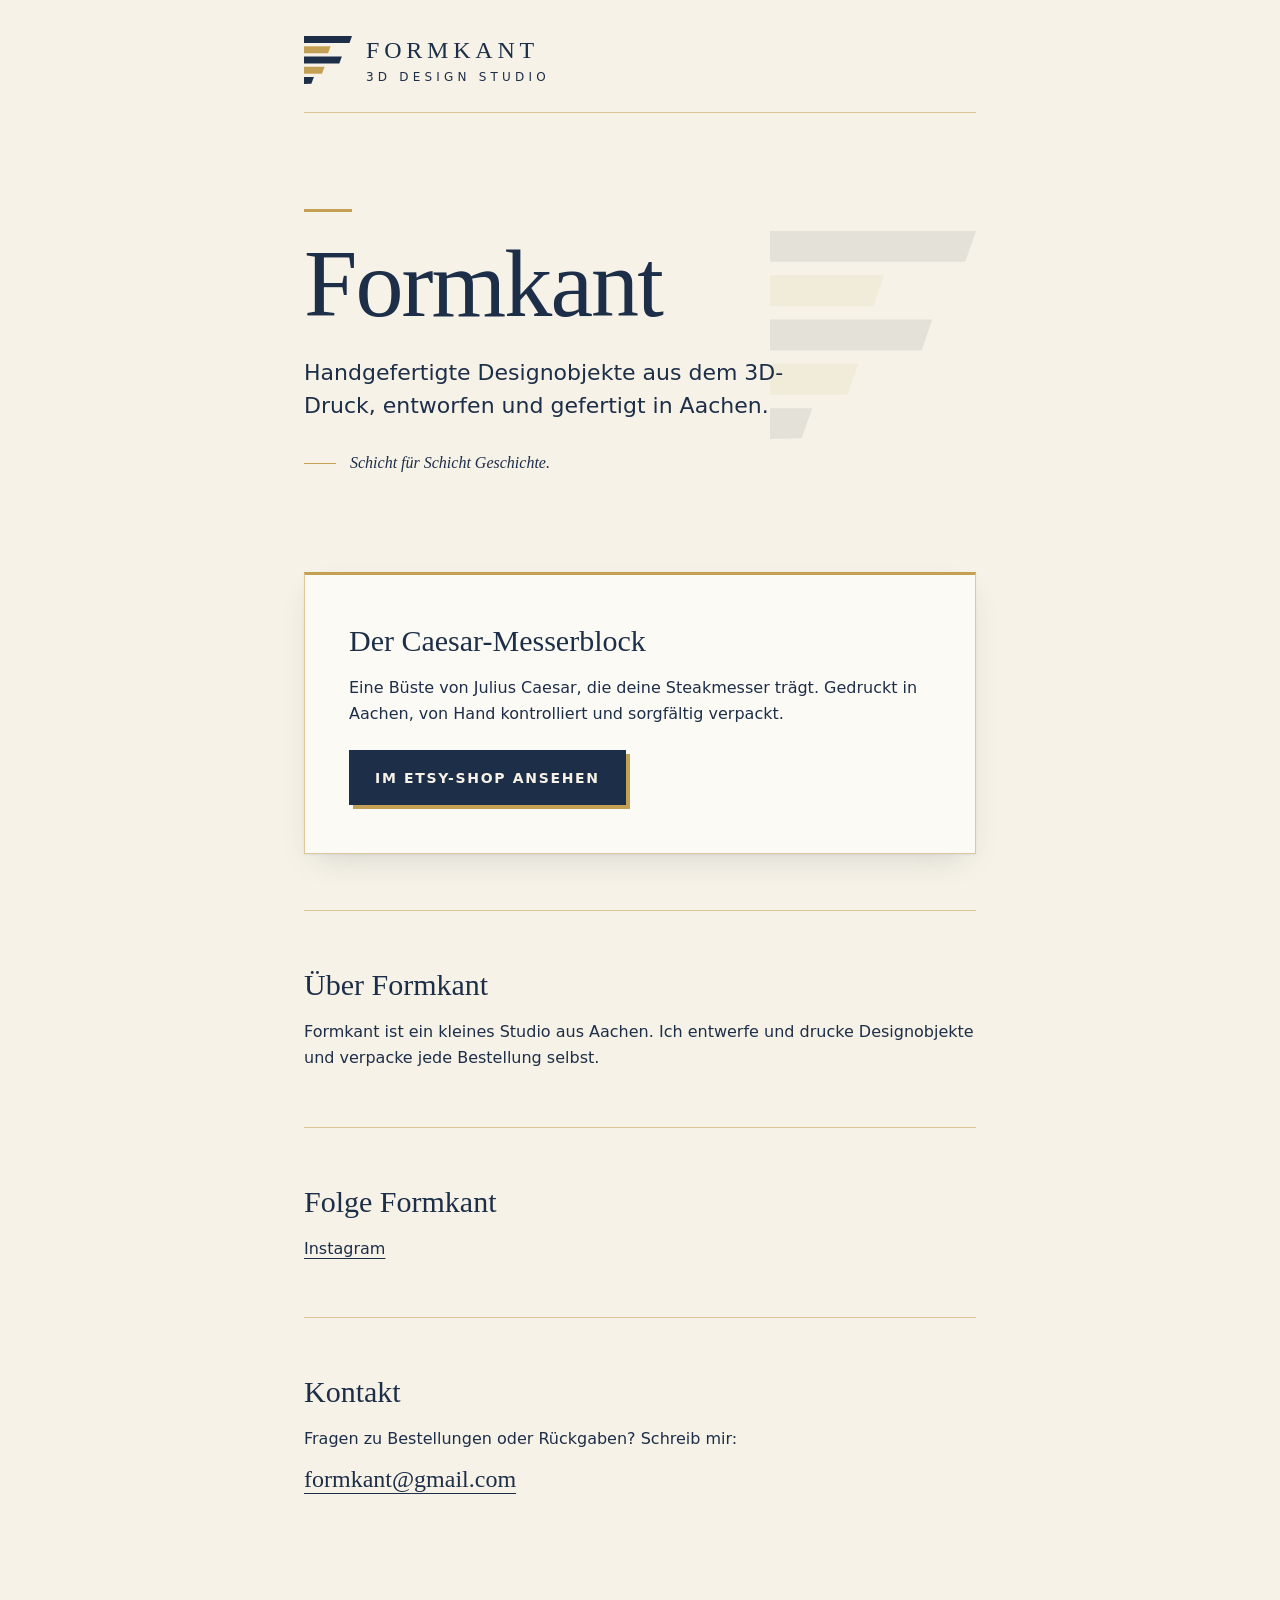
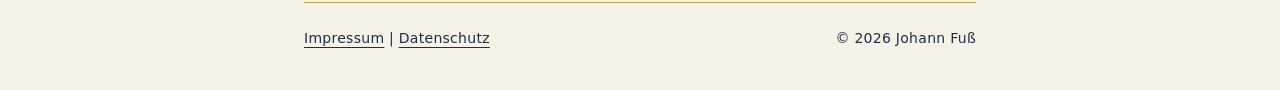
==== index.html @ f45dccb9 "first commit" ====
<!DOCTYPE html>
<html lang="de">
<head>
  <meta charset="utf-8">
  <meta name="viewport" content="width=device-width, initial-scale=1">
  <title>Formkant – 3D Design Studio aus Aachen</title>
  <meta name="description" content="Formkant: handgefertigte Designobjekte aus dem 3D-Druck, entworfen und gefertigt in Aachen.">
  <meta name="theme-color" content="#F6F2E7">
  <link rel="icon" href="img/favicon.svg" type="image/svg+xml">
  <link rel="stylesheet" href="css/style.css">
</head>
<body>
  <a class="skip-link" href="#inhalt">Zum Inhalt springen</a>

  <header class="site-header">
    <div class="wrap">
      <a class="brand" href="index.html">
        <img class="brand-logo" src="img/logo.svg" alt="" width="44" height="44">
        <span class="brand-text">
          <span class="brand-name">Formkant</span>
          <span class="brand-sub">3D Design Studio</span>
        </span>
      </a>
    </div>
  </header>

  <main id="inhalt">
    <div class="wrap">

      <section class="hero hero-home" aria-labelledby="titel">
        <h1 id="titel">Formkant</h1>
        <p class="lead">Handgefertigte Designobjekte aus dem 3D-Druck, entworfen und gefertigt in Aachen.</p>
        <p class="tagline">Schicht für Schicht Geschichte.</p>
      </section>

      <section class="section feature" aria-labelledby="caesar">
        <h2 id="caesar">Der Caesar-Messerblock</h2>
        <!-- TODO: Produktfoto als img/caesar.jpg einfügen, mit sinnvollem alt-Text, Breite 100 %, loading="lazy" -->
        <p>Eine Büste von Julius Caesar, die deine Steakmesser trägt. Gedruckt in Aachen, von Hand kontrolliert und sorgfältig verpackt.</p>
        <p><a class="button" href="https://www.etsy.com/shop/FormkantStudio" rel="noopener noreferrer">Im Etsy-Shop ansehen</a></p>
      </section>

      <section class="section" aria-labelledby="ueber">
        <h2 id="ueber">Über Formkant</h2>
        <p>Formkant ist ein kleines Studio aus Aachen. Ich entwerfe und drucke Designobjekte und verpacke jede Bestellung selbst.</p>
      </section>

      <section class="section" aria-labelledby="folgen">
        <h2 id="folgen">Folge Formkant</h2>
        <p><a href="https://www.instagram.com/formkant.de" rel="noopener noreferrer">Instagram</a></p>
      </section>

      <section class="section" aria-labelledby="kontakt">
        <h2 id="kontakt">Kontakt</h2>
        <p>Fragen zu Bestellungen oder Rückgaben? Schreib mir:<br><a class="mail" href="mailto:formkant@gmail.com">formkant@gmail.com</a></p>
      </section>

    </div>
  </main>

  <footer class="site-footer">
    <div class="wrap">
      <div class="footer-inner">
        <nav aria-label="Rechtliches">
          <p><a href="impressum.html">Impressum</a> <span aria-hidden="true">|</span> <a href="datenschutz.html">Datenschutz</a></p>
        </nav>
        <p>© 2026 Johann Fuß</p>
      </div>
    </div>
  </footer>
</body>
</html>
---- css/style.css ----
/* Formkant – gemeinsames Stylesheet (nur System-Schriften, keine externen Ressourcen) */

:root {
  --navy: #1D2E48;
  --gold: #C4A054;
  --creme: #F6F2E7;
  --paper: #FCFAF4;          /* hellere Fläche für Karten */
  --line: rgba(196, 160, 84, 0.55);
  --font-serif: Georgia, "Times New Roman", serif;
  --font-sans: system-ui, -apple-system, "Segoe UI", sans-serif;
  --measure: 42rem;
  --gutter: 1.25rem;
}

*,
*::before,
*::after {
  box-sizing: border-box;
}

html {
  font-size: 100%; /* 16 px Basis, respektiert Browsereinstellungen */
  -webkit-text-size-adjust: 100%;
  text-size-adjust: 100%;
}

body {
  margin: 0;
  background: var(--creme);
  color: var(--navy);
  font-family: var(--font-sans);
  font-size: 1rem;
  line-height: 1.6;
  overflow-wrap: break-word;
  -webkit-font-smoothing: antialiased;
}

::selection {
  background: var(--gold);
  color: var(--navy);
}

/* ---------- Layout ---------- */

.wrap {
  width: 100%;
  max-width: calc(var(--measure) + 2 * var(--gutter));
  margin: 0 auto;
  padding: 0 var(--gutter);
}

main {
  display: block;
  padding-bottom: 3rem;
}

/* ---------- Skip-Link ---------- */

.skip-link {
  position: absolute;
  left: 1rem;
  top: -10rem;
  z-index: 10;
  padding: 0.5rem 1rem;
  background: var(--creme);
  color: var(--navy);
  border: 2px solid var(--navy);
}

.skip-link:focus {
  top: 1rem;
}

/* ---------- Links & Fokus ---------- */

a {
  color: var(--navy);
  text-decoration: underline;
  text-decoration-thickness: 1px;
  text-underline-offset: 0.25em;
}

a:hover {
  text-decoration-color: var(--gold);
  text-decoration-thickness: 2px;
}

a:focus-visible {
  outline: 3px solid var(--navy);
  outline-offset: 3px;
  border-radius: 2px;
}

/* ---------- Header / Wortmarke ---------- */

.site-header {
  padding: 1.5rem 0 1.25rem;
}

.site-header .wrap {
  display: flex;
  align-items: center;
}

.brand {
  display: inline-flex;
  align-items: center;
  gap: 0.875rem;
  max-width: 100%;
  text-decoration: none;
}

.brand:hover .brand-name {
  text-decoration: underline;
  text-decoration-color: var(--gold);
  text-decoration-thickness: 2px;
  text-underline-offset: 0.25em;
}

.brand-logo {
  display: block;
  width: 2.5rem;
  height: auto;
  flex-shrink: 0;
}

.brand-text {
  min-width: 0;
  display: flex;
  flex-direction: column;
  line-height: 1.2;
}

.brand-name {
  font-family: var(--font-serif);
  font-size: 1.25rem;
  letter-spacing: 0.2em;
  text-transform: uppercase;
}

.brand-sub {
  font-family: var(--font-sans);
  font-size: 0.6875rem;
  letter-spacing: 0.35em;
  text-transform: uppercase;
  margin-top: 0.3rem;
}

/* ---------- Typografie ---------- */

h1,
h2 {
  font-family: var(--font-serif);
  font-weight: normal;
  margin: 0 0 1rem;
}

h1 {
  font-size: clamp(2.25rem, 8vw, 3.25rem);
  line-height: 1.1;
  letter-spacing: -0.01em;
}

h2 {
  font-size: clamp(1.5rem, 4.5vw, 1.875rem);
  line-height: 1.2;
}

p,
ul,
address {
  margin: 0 0 1rem;
}

p:last-child,
address:last-child {
  margin-bottom: 0;
}

address {
  font-style: normal;
}

/* ---------- Hero ---------- */

.hero {
  position: relative;
  padding: 3rem 0 2.5rem;
  border-top: 1px solid var(--line);
}

/* kurze goldene Akzentlinie über der Überschrift */
.hero::before {
  content: "";
  display: block;
  width: 3rem;
  height: 3px;
  background: var(--gold);
  margin-bottom: 1.5rem;
}

.hero-home {
  padding: 4rem 0 3.5rem;
  overflow: hidden;
}

.hero-home h1 {
  font-size: clamp(3.25rem, 15vw, 6rem);
  line-height: 1;
  letter-spacing: -0.02em;
  margin-bottom: 1.5rem;
}

.lead {
  font-size: clamp(1.125rem, 3.2vw, 1.375rem);
  line-height: 1.5;
  max-width: 32rem;
  margin-bottom: 1.75rem;
}

.tagline {
  display: flex;
  align-items: center;
  gap: 0.875rem;
  font-family: var(--font-serif);
  font-style: italic;
  font-size: 1rem;
}

.tagline::before {
  content: "";
  flex: 0 0 2rem;
  height: 1px;
  background: var(--gold);
}

/* ---------- Abschnitte ---------- */

.section {
  padding: 2.5rem 0;
  border-top: 1px solid var(--line);
}

/* Produktkarte */
.feature {
  border-top: 0;
  padding: 2rem 1.5rem;
  margin: 0.5rem 0 2.5rem;
  background: var(--paper);
  border: 1px solid var(--line);
  border-top: 3px solid var(--gold);
  box-shadow: 0 1px 2px rgba(29, 46, 72, 0.06), 0 12px 32px -12px rgba(29, 46, 72, 0.18);
}

.feature p:not(:last-child) {
  margin-bottom: 1.5rem;
}

/* Kontakt: E-Mail-Adresse groß */
.mail {
  display: inline-block;
  margin-top: 0.5rem;
  font-family: var(--font-serif);
  font-size: clamp(1.25rem, 4vw, 1.5rem);
}

/* ---------- Button-Link ---------- */

.button {
  display: inline-block;
  padding: 0.9rem 1.5rem;
  background: var(--navy);
  color: var(--creme);
  border: 2px solid var(--navy);
  font-size: 0.875rem;
  font-weight: 600;
  letter-spacing: 0.12em;
  text-transform: uppercase;
  text-decoration: none;
  box-shadow: 4px 4px 0 var(--gold);
}

.button:hover {
  color: var(--creme);
  text-decoration: underline;
  text-decoration-color: var(--gold);
  text-decoration-thickness: 2px;
  box-shadow: 6px 6px 0 var(--gold);
}

/* ---------- Footer ---------- */

.site-footer {
  padding: 0 0 2.5rem;
}

.footer-inner {
  border-top: 1px solid var(--gold);
  padding-top: 1.5rem;
  font-size: 0.875rem;
  letter-spacing: 0.02em;
}

.footer-inner p {
  margin: 0 0 0.5rem;
}

/* ---------- Größere Bildschirme ---------- */

@media (min-width: 48em) {
  :root {
    --gutter: 2rem;
  }

  .site-header {
    padding: 2.25rem 0 1.75rem;
  }

  .brand-logo {
    width: 3rem;
  }

  .brand-name {
    font-size: 1.5rem;
  }

  .brand-sub {
    font-size: 0.75rem;
  }

  .hero {
    padding: 4rem 0 3rem;
  }

  .hero-home {
    padding: 6rem 0 5rem;
  }

  /* großes, dezentes Logo als Wasserzeichen (nur ab Tablet, damit es auf dem Handy nichts überlagert) */
  .hero-home::after {
    content: "";
    position: absolute;
    top: 50%;
    right: 0;
    width: 13rem;
    height: 13rem;
    margin-top: -6.5rem;
    background: url("../img/logo.svg") no-repeat right center / contain;
    opacity: 0.08;
    pointer-events: none;
  }

  .hero-home > * {
    position: relative;
    z-index: 1;
  }

  .section {
    padding: 3.5rem 0;
  }

  .feature {
    padding: 3rem 2.75rem;
    margin: 1rem 0 3.5rem;
  }

  .footer-inner {
    display: flex;
    justify-content: space-between;
    align-items: baseline;
    gap: 1rem;
  }

  .footer-inner p {
    margin: 0;
  }
}
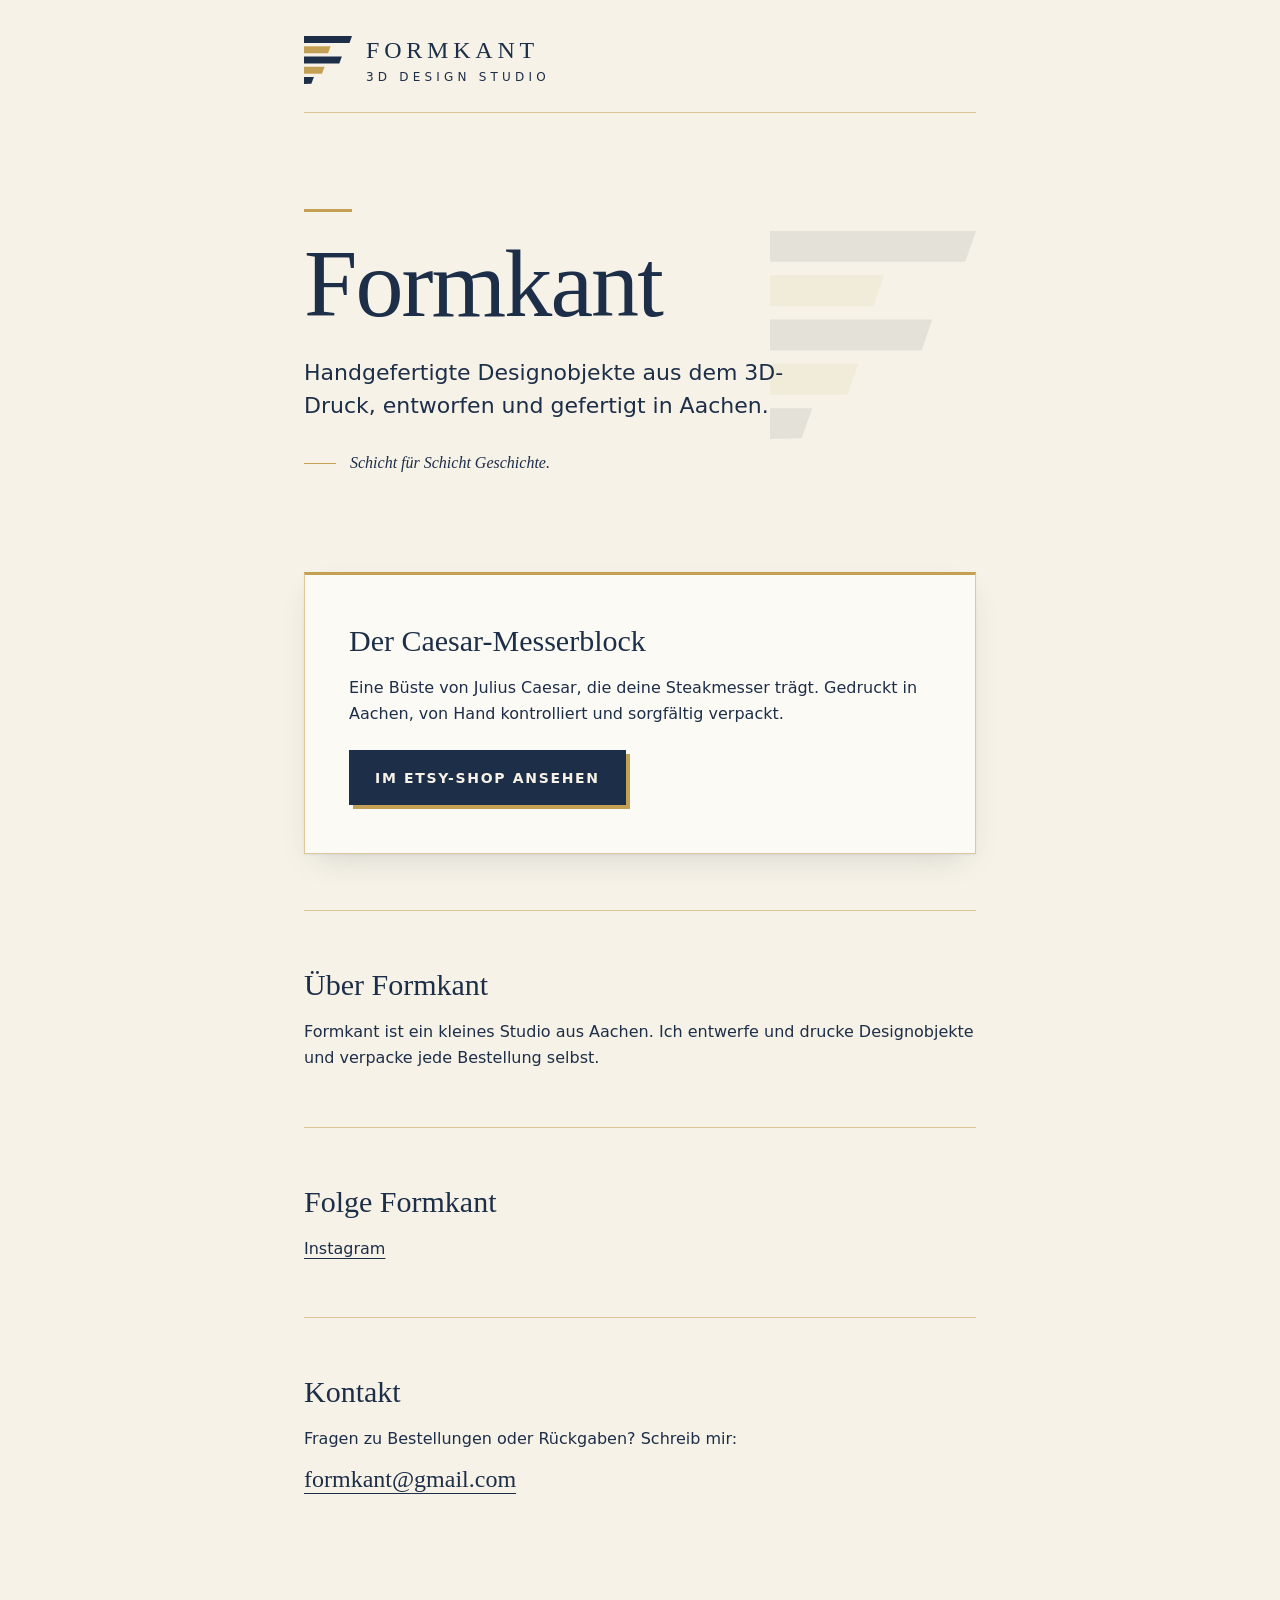
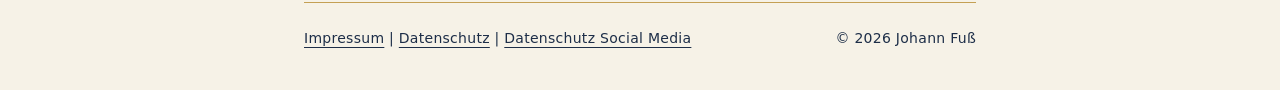
==== commit 286bd8a0: "Impressum W-IdNr, Social-Media-Datenschutz" ====
--- a/index.html
+++ b/index.html
@@ -62,7 +62,7 @@
     <div class="wrap">
       <div class="footer-inner">
         <nav aria-label="Rechtliches">
-          <p><a href="impressum.html">Impressum</a> <span aria-hidden="true">|</span> <a href="datenschutz.html">Datenschutz</a></p>
+          <p><a href="impressum.html">Impressum</a> <span aria-hidden="true">|</span> <a href="datenschutz.html">Datenschutz</a> <span aria-hidden="true">|</span> <a href="datenschutz-social-media.html">Datenschutz Social Media</a></p>
         </nav>
         <p>© 2026 Johann Fuß</p>
       </div>
--- a/css/style.css
+++ b/css/style.css
@@ -239,6 +239,44 @@
 .section {
   padding: 2.5rem 0;
   border-top: 1px solid var(--line);
+}
+
+/* Lange Rechtstexte (Datenschutz) */
+.prose h3 {
+  font-family: var(--font-serif);
+  font-weight: normal;
+  font-size: 1.25rem;
+  line-height: 1.3;
+  margin: 2rem 0 0.75rem;
+}
+
+.prose h4 {
+  font-size: 1rem;
+  font-weight: 600;
+  line-height: 1.4;
+  margin: 1.5rem 0 0.5rem;
+}
+
+.prose h2 + p,
+.prose h2 + h3 {
+  margin-top: 0;
+}
+
+.prose ul {
+  padding-left: 1.25rem;
+}
+
+.prose li {
+  margin-bottom: 0.5rem;
+}
+
+.prose address {
+  margin-bottom: 1rem;
+}
+
+.prose .source {
+  margin-top: 2rem;
+  font-size: 0.875rem;
 }
 
 /* Produktkarte */
@@ -305,6 +343,11 @@
   margin: 0 0 0.5rem;
 }
 
+/* Footer-Links nicht mitten im Linktext umbrechen */
+.footer-inner nav a {
+  white-space: nowrap;
+}
+
 /* ---------- Größere Bildschirme ---------- */
 
 @media (min-width: 48em) {
